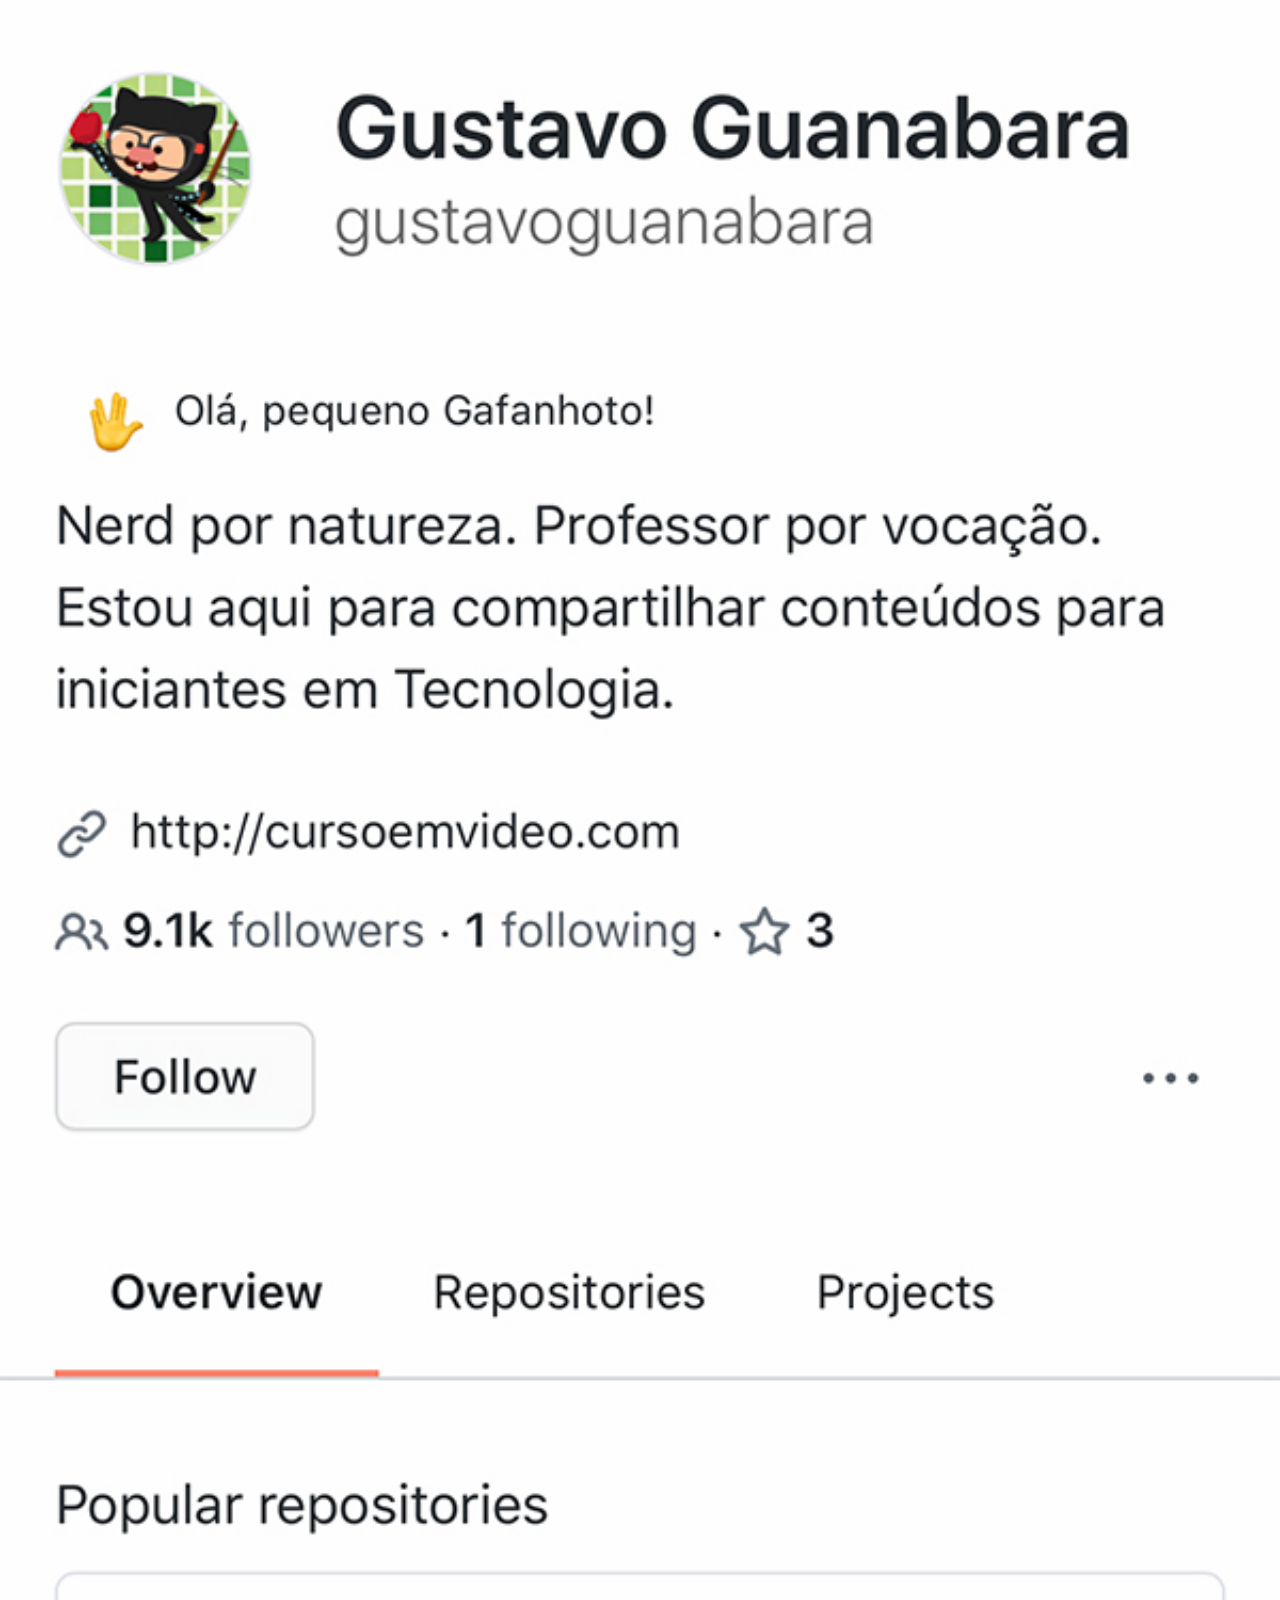
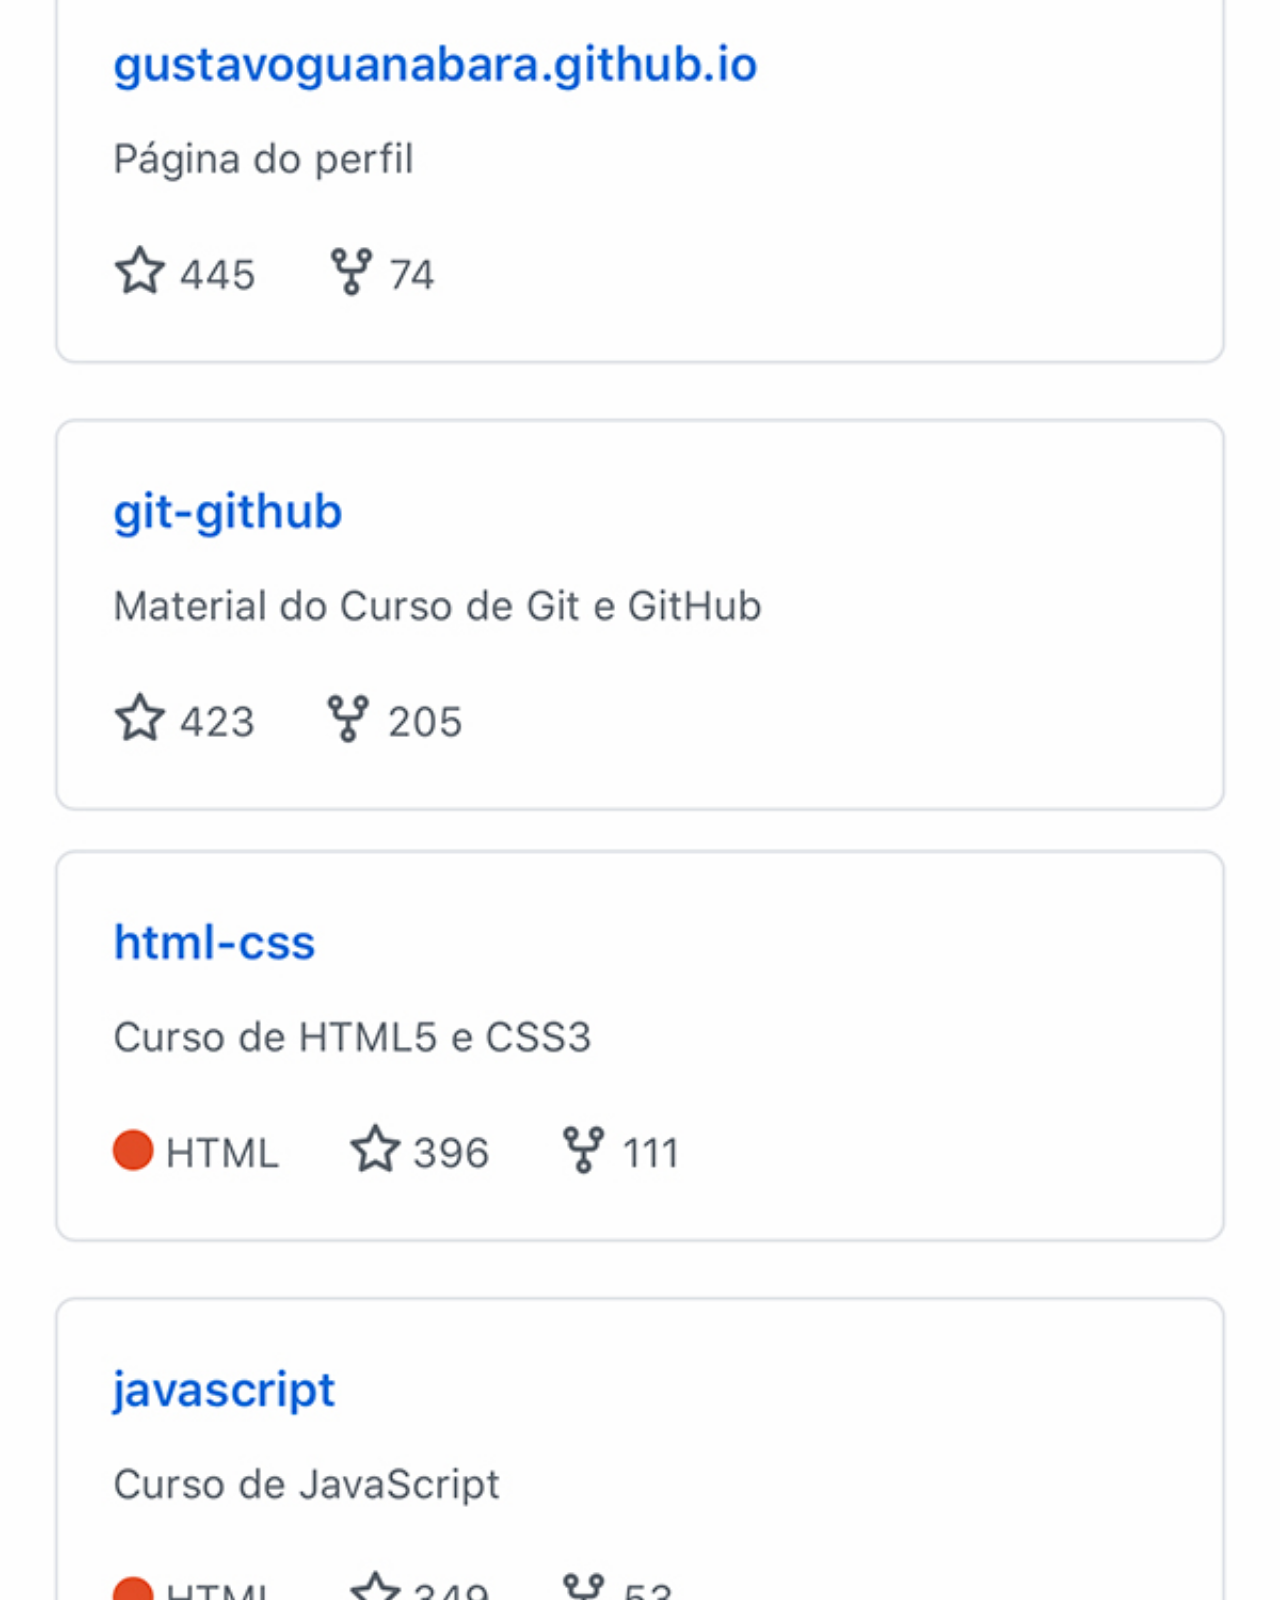
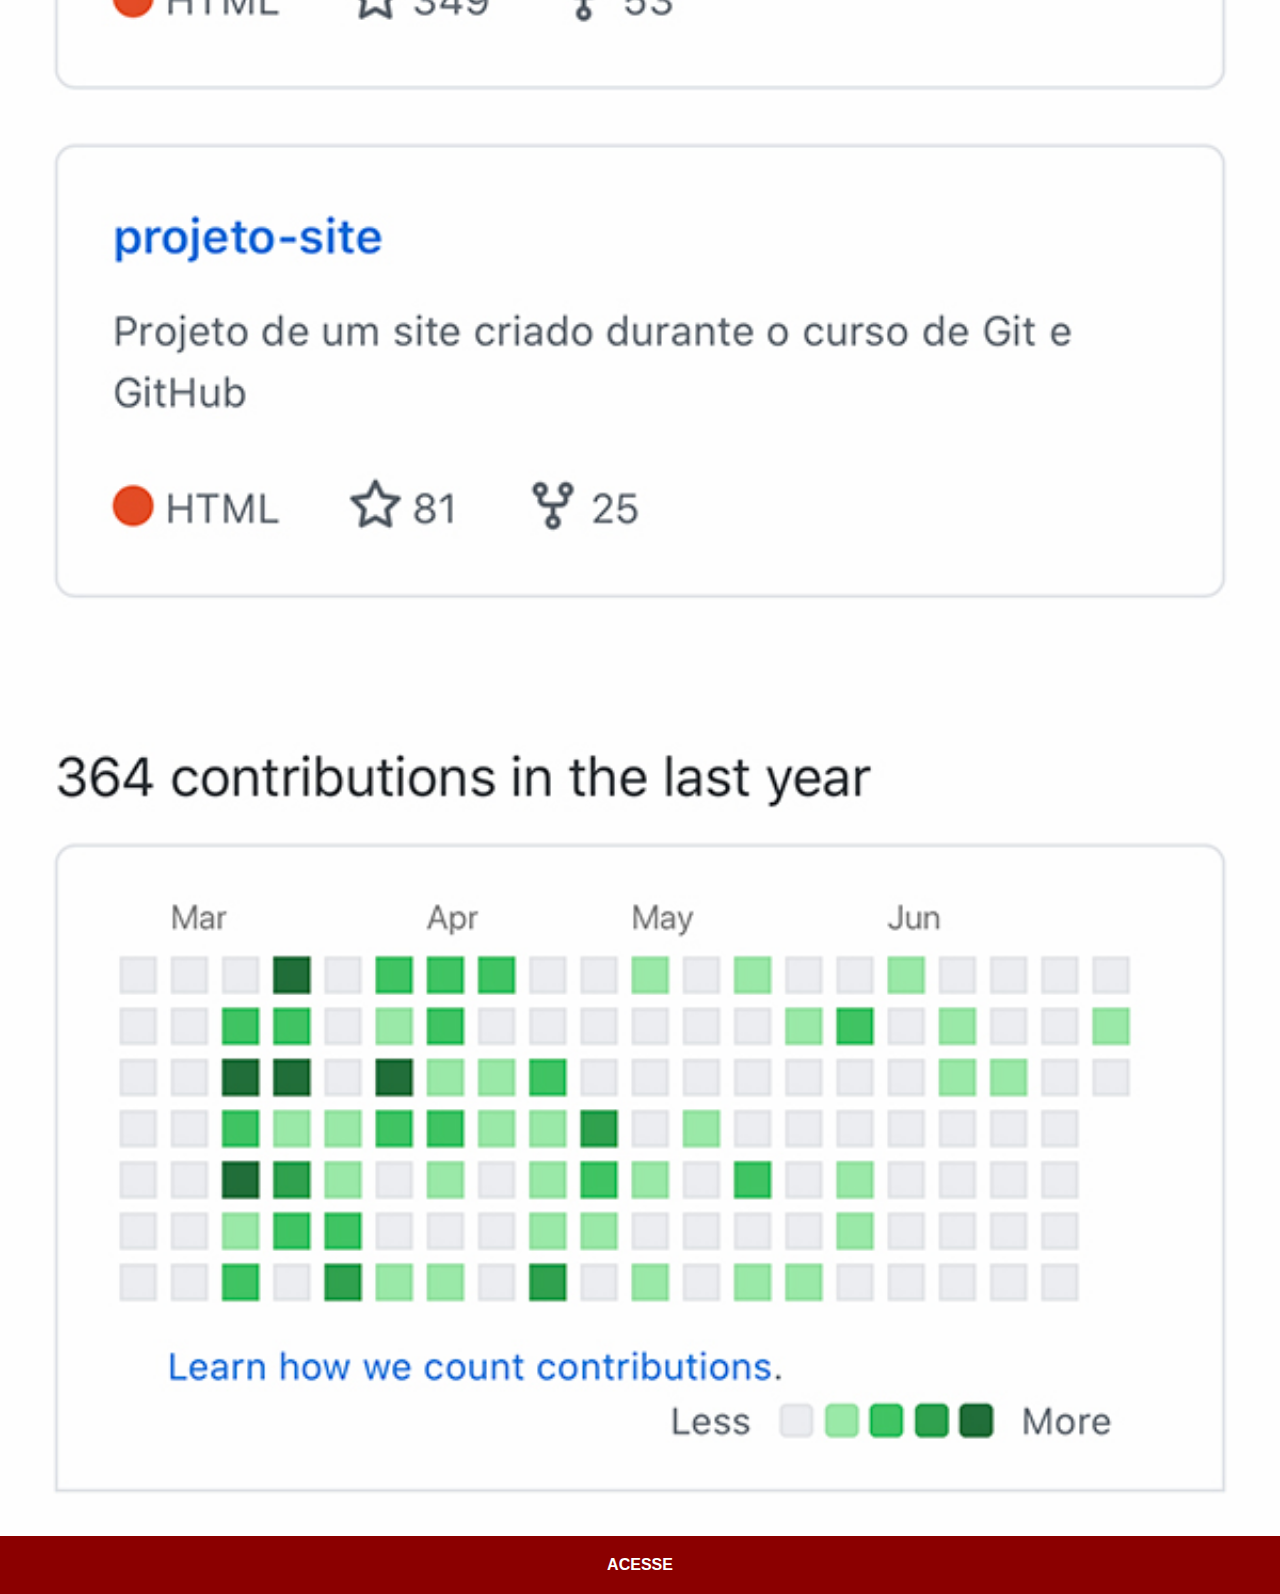
==== github.html @ f239f820 "modifiquei o exercicio" ====
<!DOCTYPE html>
<html lang="pt-br">
<head>
    <meta charset="UTF-8">
    <meta name="viewport" content="width=device-width, initial-scale=1.0">
    <title>Github</title>
    <link rel="stylesheet" href="estilos/social.css">
</head>
<body>
    <img src="imagens/tela-github.jpg" alt="GitHub">
    <a href="https://github.com/lourencotg" target="_blank">ACESSE</a>
</body>
</html>
---- estilos/social.css ----
* {
            margin: 0px;
            padding: 0px;
            font-family: Arial, Helvetica, sans-serif;
        }

        ::-webkit-scrollbar {
            width: 0px;
            height: 0px;
        }

        img {
            width: 100vw;
        }

        a {
            display: block;
            background-color: darkred;
            color: white;
            padding: 20px;
            text-align: center;
            font-weight: bolder;
            text-decoration: none;
        }

        a:hover {
            background-color: red;
        }
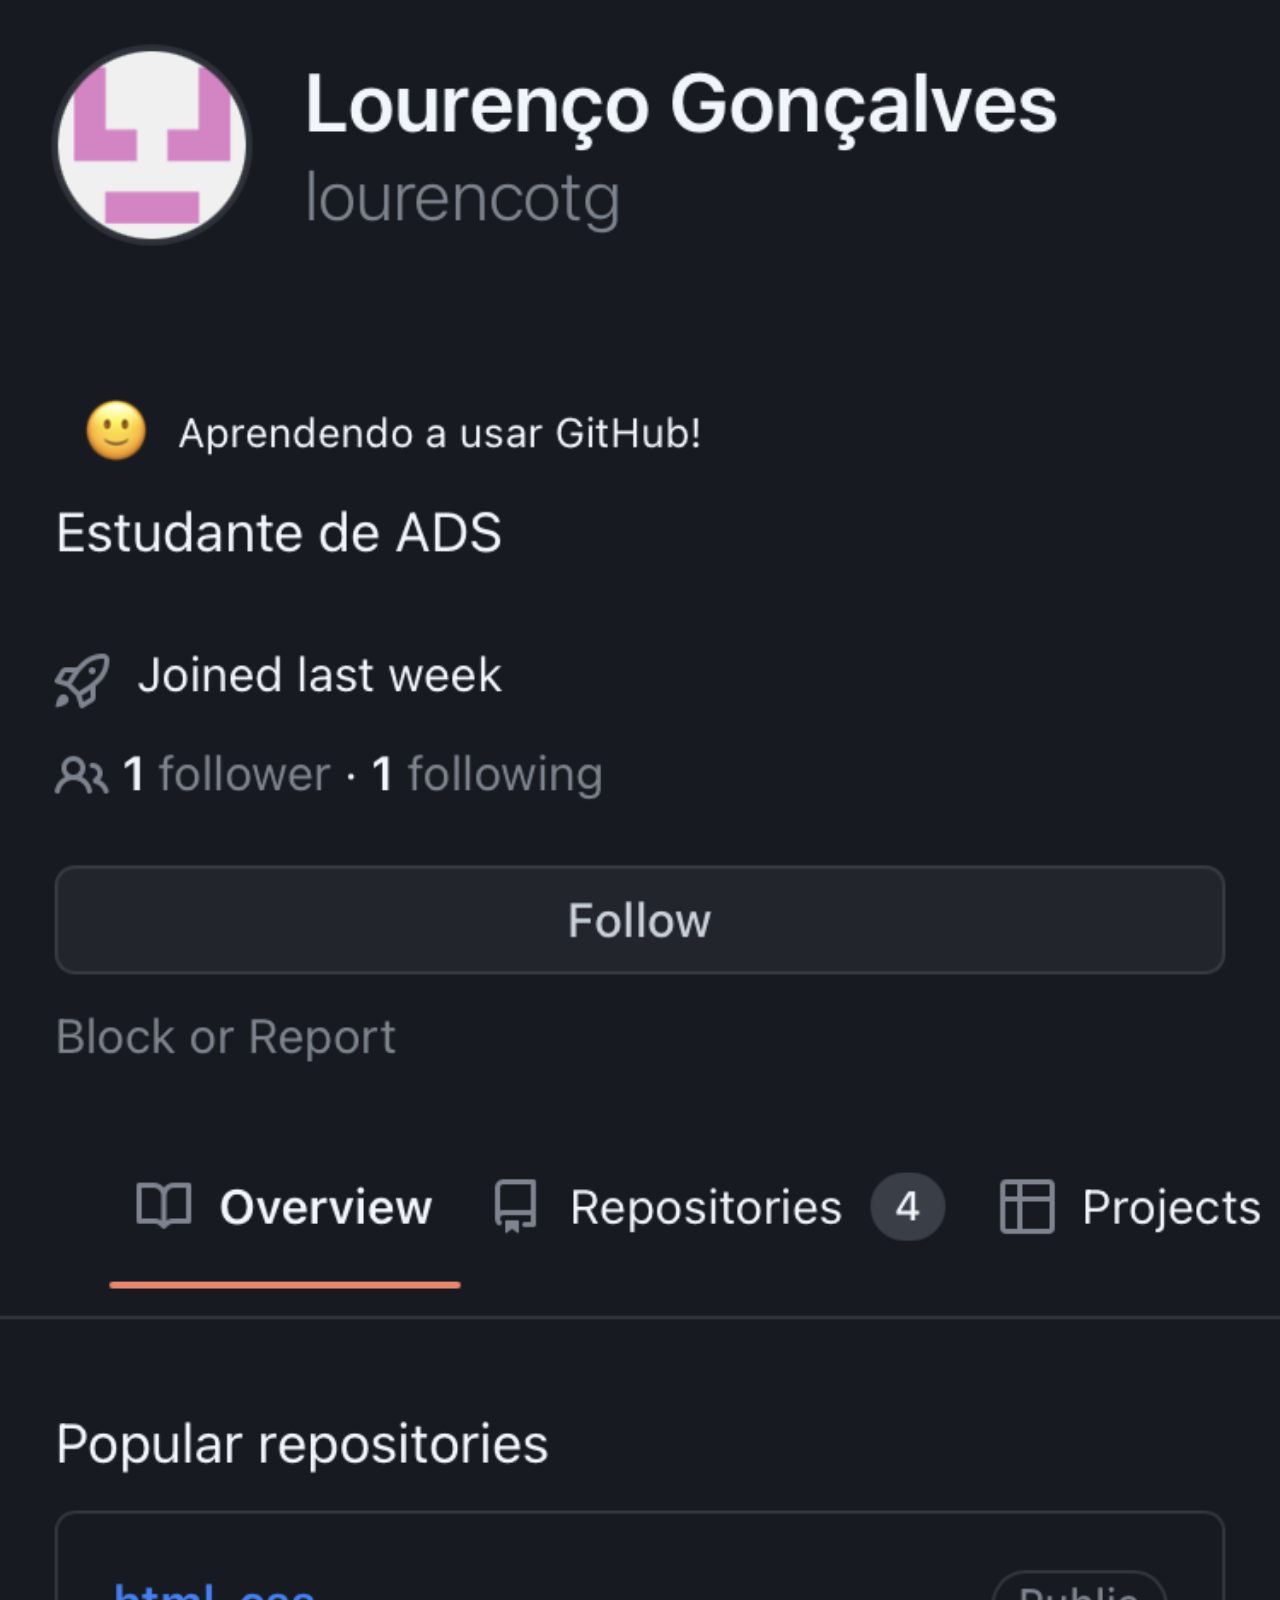
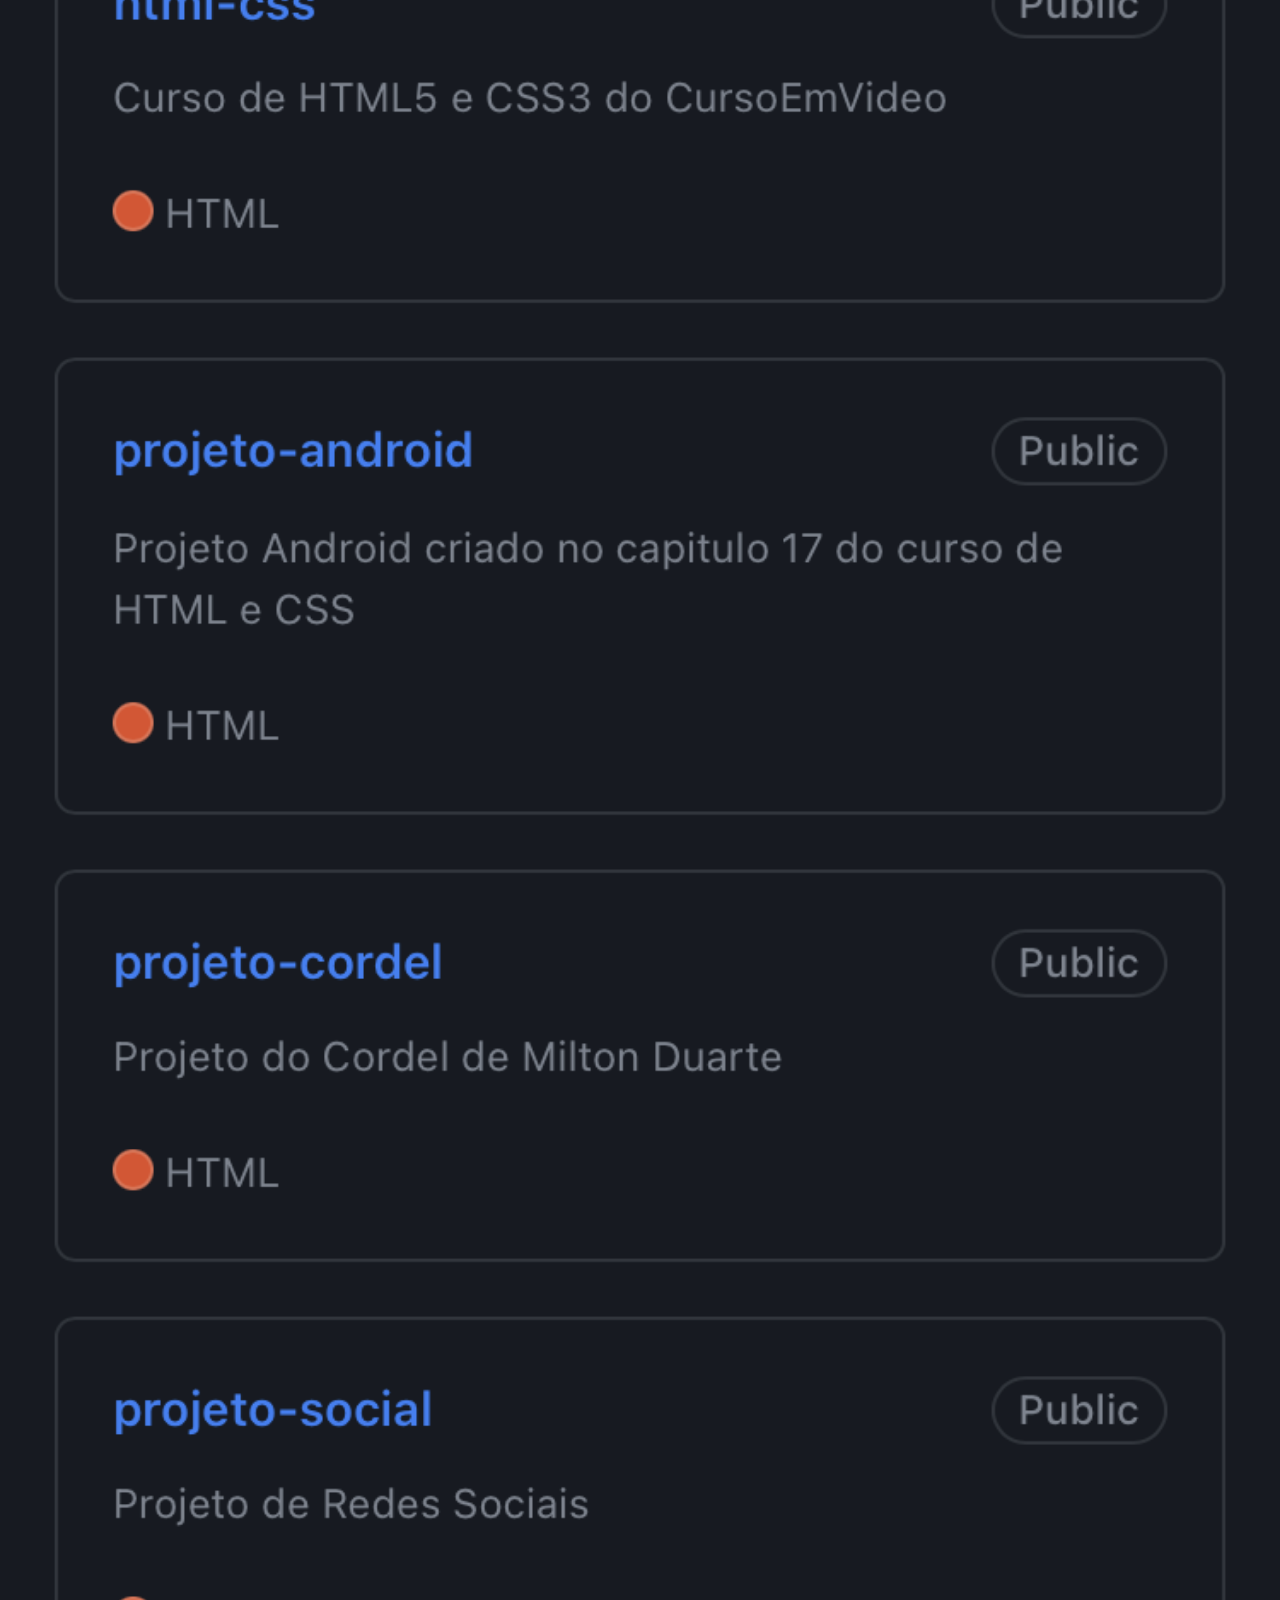
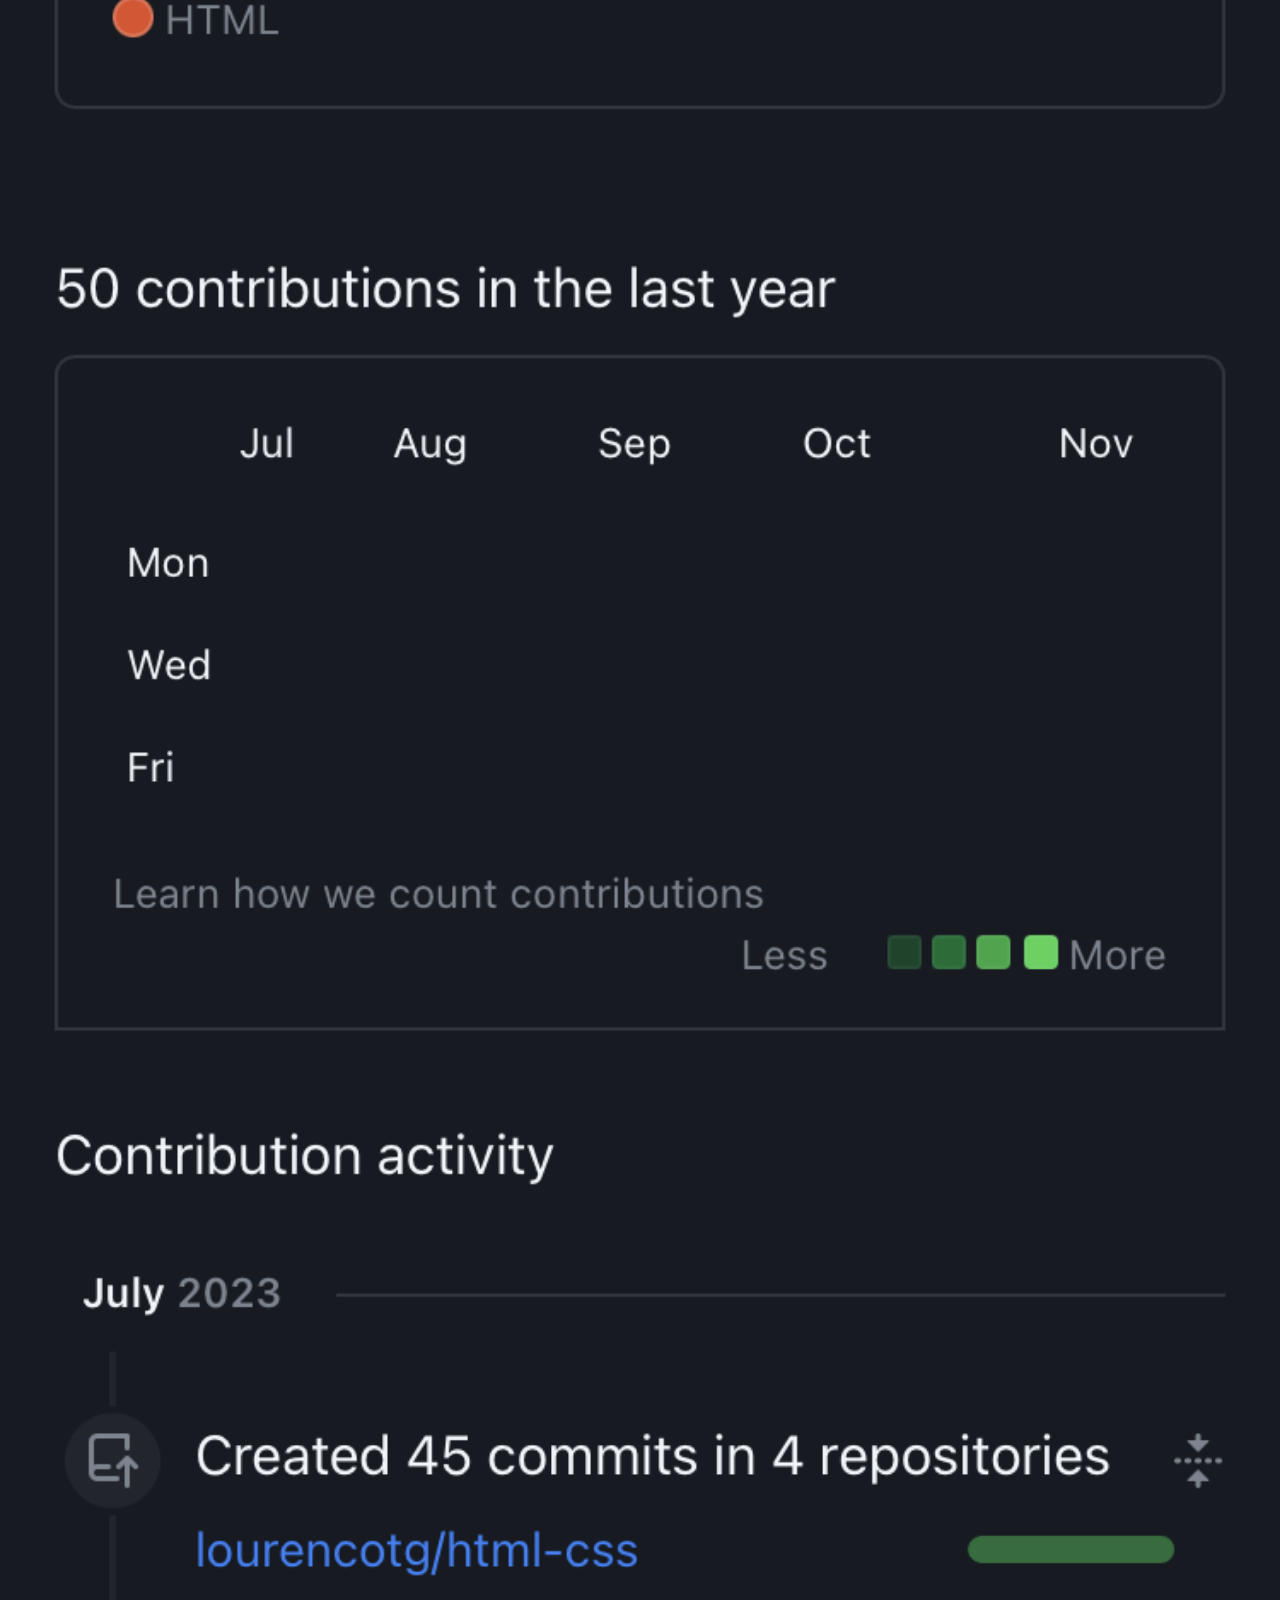
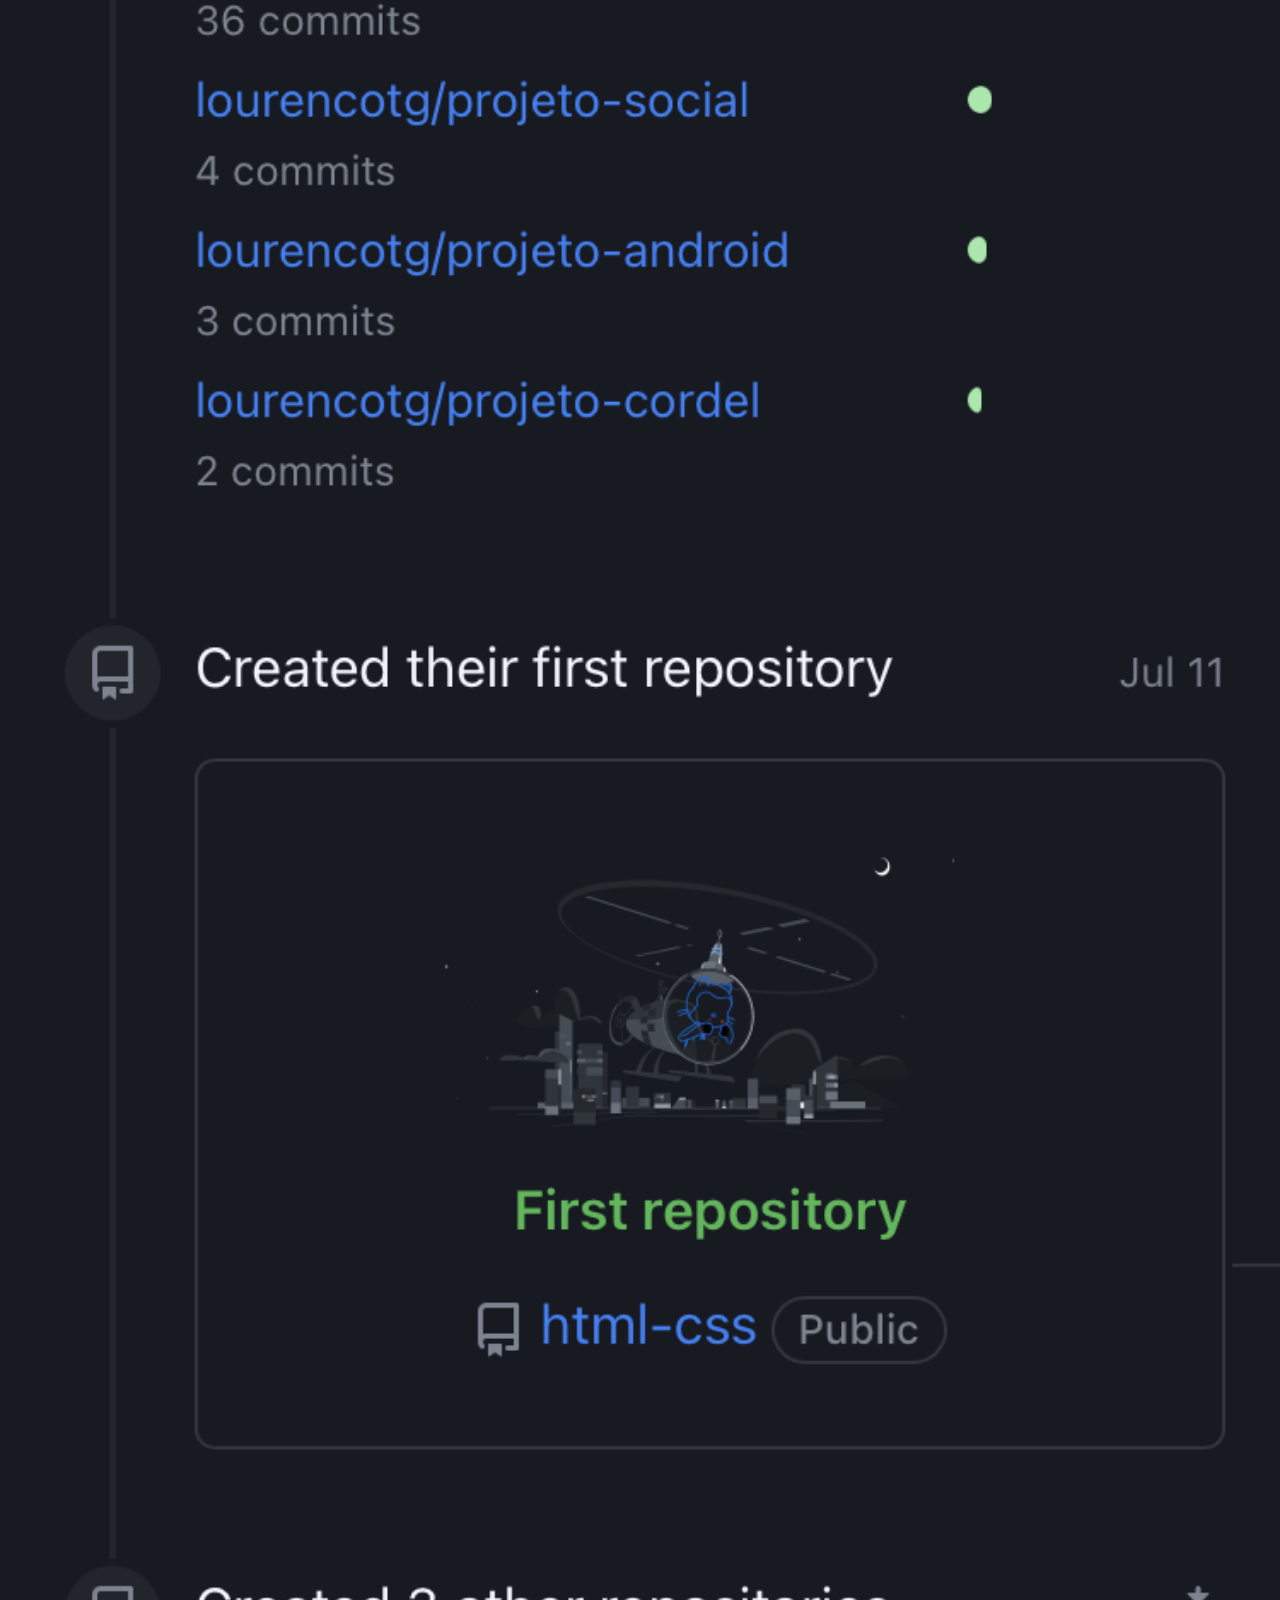
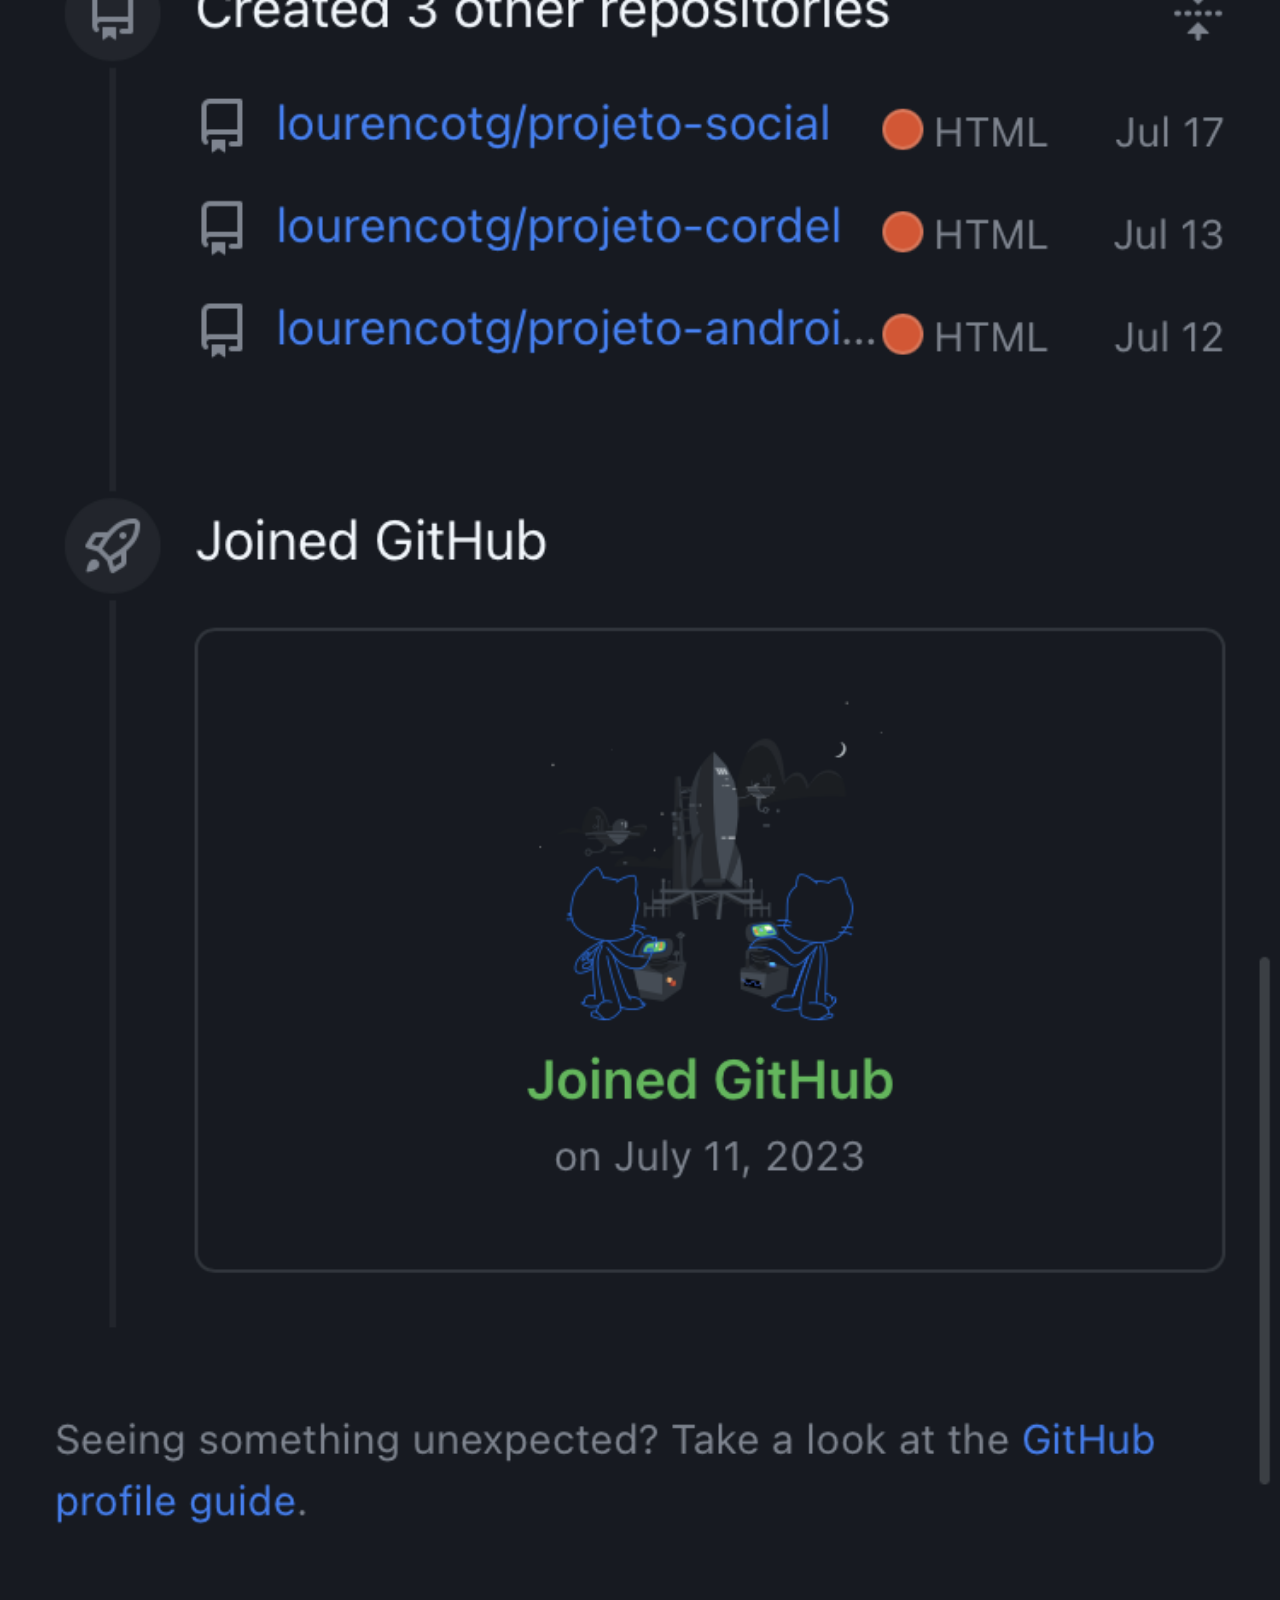
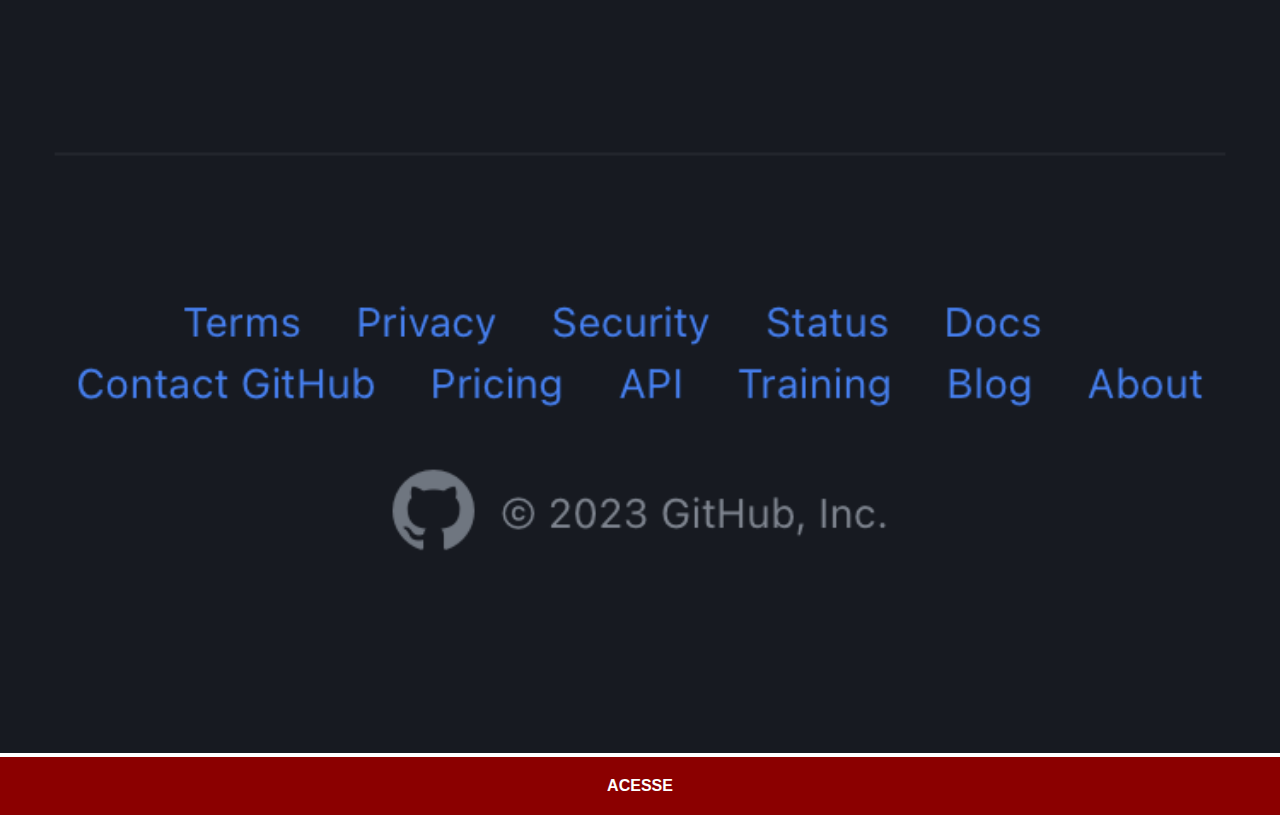
==== commit 0e1cba1a: "finalizando o projeto" ====
--- a/github.html
+++ b/github.html
@@ -7,7 +7,7 @@
     <link rel="stylesheet" href="estilos/social.css">
 </head>
 <body>
-    <img src="imagens/tela-github.jpg" alt="GitHub">
+    <img src="imagens/tela-github.png" alt="GitHub">
     <a href="https://github.com/lourencotg" target="_blank">ACESSE</a>
 </body>
 </html>